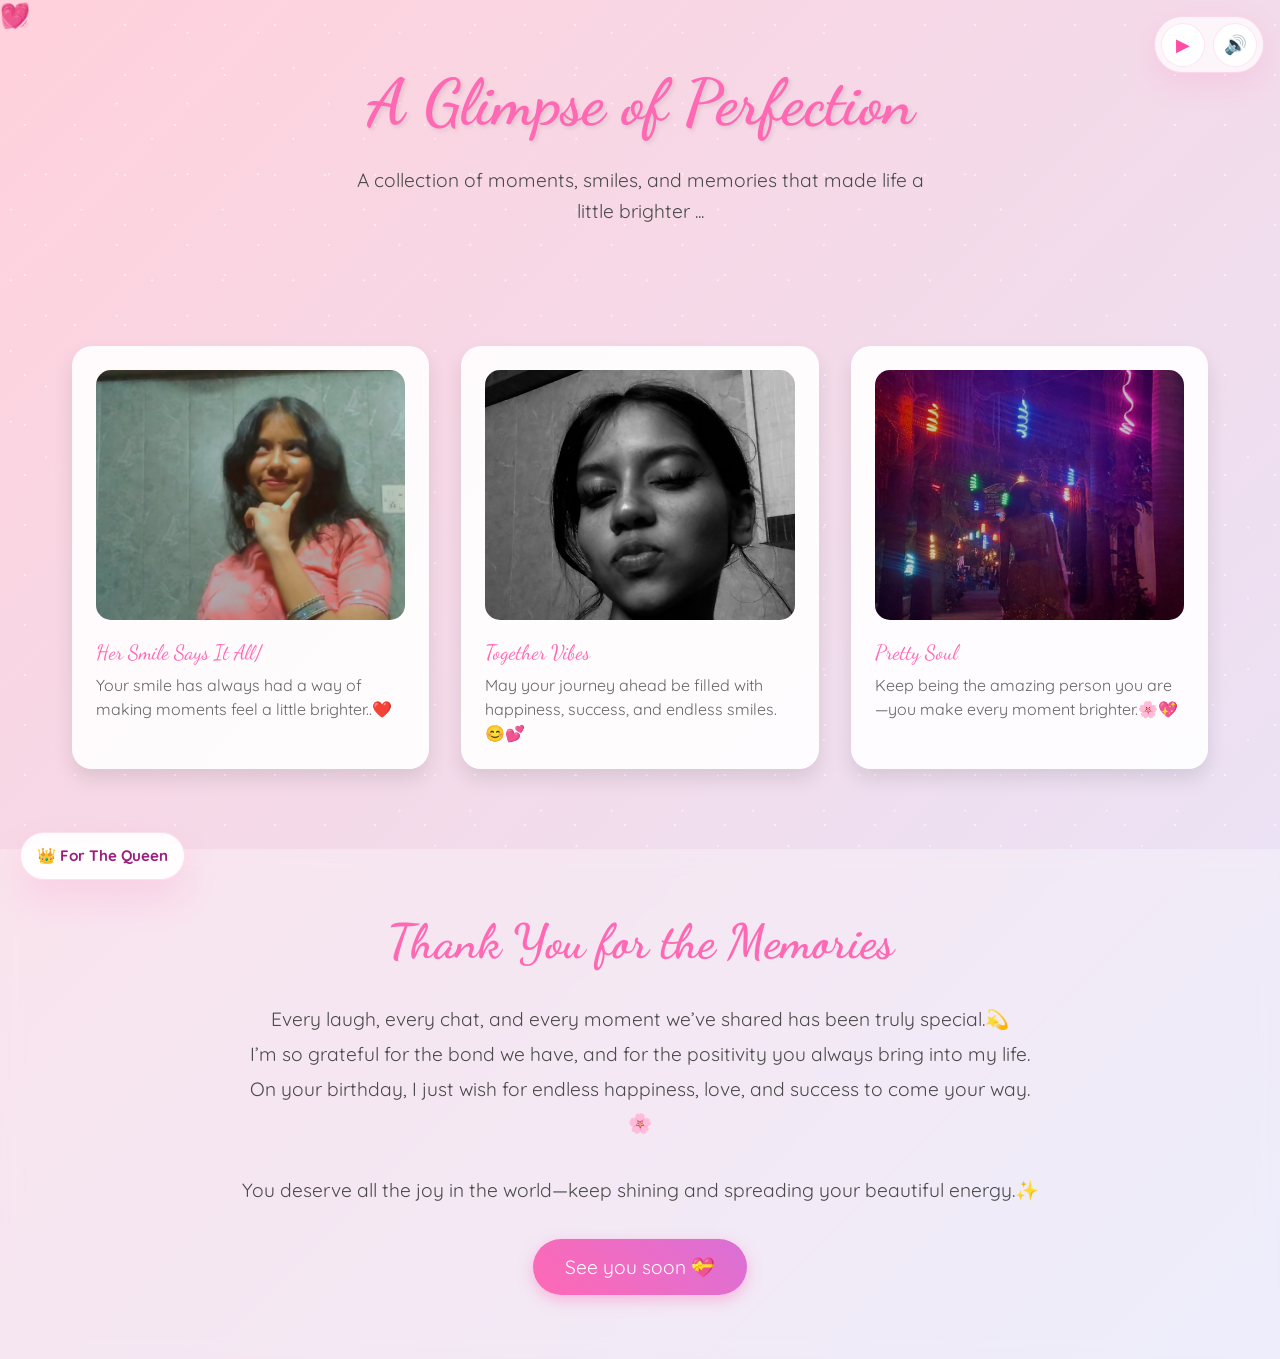
==== last.html @ 62c2b8f5 "Add files via upload" ====
<!DOCTYPE html>
<html lang="en">

<head>
    <meta charset="UTF-8">
    <meta name="viewport" content="width=device-width, initial-scale=1.0">
    <title>Our Beautiful Memories ✨</title>
    <link rel="stylesheet" href="music.css">
    <link rel="stylesheet" href="nav-link.css">
    <style>
        @import url('https://fonts.googleapis.com/css2?family=Dancing+Script:wght@700&family=Quicksand:wght@300;400;500;600&display=swap');

        * {
            margin: 0;
            padding: 0;
            box-sizing: border-box;
        }

        body {
            min-height: 100vh;
            background: linear-gradient(135deg,
                    #ffd1dc 0%,
                    #e6e6fa 25%,
                    #ffefd5 50%,
                    #e6e6fa 75%,
                    #ffd1dc 100%);
            background-size: 400% 400%;
            animation: gradientFlow 15s ease infinite;
            font-family: 'Quicksand', sans-serif;
            overflow-x: hidden;
            color: #4a4a4a;
        }

        @keyframes gradientFlow {
            0% {
                background-position: 0% 50%;
            }

            50% {
                background-position: 100% 50%;
            }

            100% {
                background-position: 0% 50%;
            }
        }

        /* Enhanced Sparkle Effect */
        .magic-sparkles {
            position: fixed;
            top: 0;
            left: 0;
            width: 100%;
            height: 100%;
            pointer-events: none;
            z-index: 1;
        }

        .sparkle {
            position: absolute;
            width: 6px;
            height: 6px;
            border-radius: 50%;
            background-color: white;
            animation: twinkle var(--duration, 4s) ease-in-out infinite;
            opacity: 0;
        }

        @keyframes twinkle {

            0%,
            100% {
                opacity: 0;
                transform: scale(0.5);
            }

            50% {
                opacity: 0.8;
                transform: scale(1);
            }
        }

        /* Generate 50 sparkles with different positions and animations */
        .magic-sparkles::before,
        .magic-sparkles::after {
            content: '';
            position: absolute;
            width: 100%;
            height: 100%;
            background-image: radial-gradient(circle, white 1px, transparent 1px);
            background-size: 50px 50px;
            animation: sparkleLayer 8s linear infinite;
            opacity: 0.5;
        }

        .magic-sparkles::after {
            animation-delay: -4s;
            transform: rotate(45deg);
        }

        @keyframes sparkleLayer {
            0% {
                transform: translateY(0);
            }

            100% {
                transform: translateY(-50px);
            }
        }

        /* Floating Hearts */
        .floating-hearts {
            position: fixed;
            width: 100%;
            height: 100%;
            pointer-events: none;
            z-index: 2;
        }

        .heart {
            position: absolute;
            font-size: 1.5rem;
            color: rgba(255, 105, 180, 0.6);
            animation: floatHeart var(--float-duration, 6s) ease-in-out infinite;
            animation-delay: var(--delay, 0s);
        }

        @keyframes floatHeart {
            0% {
                transform: translate(0, 100vh) rotate(0deg);
            }

            100% {
                transform: translate(var(--translate-x, 0), -100vh) rotate(360deg);
            }
        }

        /* Welcome Section */
        .welcome {
            text-align: center;
            padding: 4rem 2rem;
            position: relative;
            z-index: 3;
        }

        .welcome h1 {
            font-family: 'Dancing Script', cursive;
            font-size: 4rem;
            color: #ff69b4;
            text-shadow: 2px 2px 4px rgba(0, 0, 0, 0.1);
            animation: fadeInScale 2s ease;
        }

        .welcome p {
            font-size: 1.2rem;
            max-width: 600px;
            margin: 1.5rem auto;
            line-height: 1.6;
            animation: fadeIn 2s ease 0.5s both;
        }

        /* Enhanced Memory Cards */
        .memory-container {
            max-width: 1200px;
            margin: 0 auto;
            padding: 2rem;
            display: grid;
            grid-template-columns: repeat(auto-fit, minmax(300px, 1fr));
            gap: 2rem;
            z-index: 3;
            position: relative;
        }

        .memory-card {
            background: rgba(255, 255, 255, 0.9);
            border-radius: 20px;
            padding: 1.5rem;
            box-shadow: 0 10px 20px rgba(0, 0, 0, 0.1);
            transition: all 0.5s cubic-bezier(0.4, 0, 0.2, 1);
            position: relative;
            overflow: hidden;
        }

        .memory-card:hover {
            transform: translateY(-10px) scale(1.02);
            box-shadow: 0 15px 30px rgba(0, 0, 0, 0.15);
        }

        .memory-card::before {
            content: '';
            position: absolute;
            top: 0;
            left: 0;
            width: 100%;
            height: 100%;
            background: linear-gradient(45deg, transparent, rgba(255, 255, 255, 0.4), transparent);
            transform: translateX(-100%);
            transition: 0.5s;
        }

        .memory-card:hover::before {
            transform: translateX(100%);
        }

        .memory-img {
            width: 100%;
            height: 250px;
            object-fit: cover;
            border-radius: 15px;
            margin-bottom: 1rem;
            transition: transform 0.5s ease;
        }

        .memory-card:hover .memory-img {
            transform: scale(1.05);
        }

        .memory-date {
            font-family: 'Dancing Script', cursive;
            color: #ff69b4;
            font-size: 1.3rem;
            margin-bottom: 0.5rem;
        }

        .memory-caption {
            font-size: 1rem;
            line-height: 1.5;
            color: #666;
        }

        /* Final Message Section */
        .final-message {
            text-align: center;
            padding: 4rem 2rem;
            background: rgba(255, 255, 255, 0.3);
            backdrop-filter: blur(10px);
            margin-top: 3rem;
            position: relative;
            z-index: 3;
        }

        .final-message h2 {
            font-family: 'Dancing Script', cursive;
            font-size: 3rem;
            color: #ff69b4;
            margin-bottom: 2rem;
            animation: heartbeat 2s infinite;
        }

        @keyframes heartbeat {

            0%,
            100% {
                transform: scale(1);
            }

            50% {
                transform: scale(1.1);
            }
        }

        .final-message p {
            font-size: 1.2rem;
            max-width: 800px;
            margin: 0 auto 2rem;
            line-height: 1.8;
        }

        .goodbye-btn {
            display: inline-block;
            padding: 1rem 2rem;
            font-size: 1.2rem;
            background: linear-gradient(45deg, #ff69b4, #da70d6);
            color: white;
            border: none;
            border-radius: 50px;
            cursor: pointer;
            text-decoration: none;
            transition: all 0.3s ease;
            box-shadow: 0 5px 15px rgba(255, 105, 180, 0.4);
            animation: float 3s infinite ease-in-out;
        }

        .goodbye-btn:hover {
            transform: translateY(-5px);
            box-shadow: 0 8px 20px rgba(255, 105, 180, 0.6);
        }

        @keyframes float {

            0%,
            100% {
                transform: translateY(0);
            }

            50% {
                transform: translateY(-10px);
            }
        }

        /* Animations */
        @keyframes fadeInScale {
            0% {
                opacity: 0;
                transform: scale(0.8);
            }

            100% {
                opacity: 1;
                transform: scale(1);
            }
        }

        @keyframes fadeIn {
            0% {
                opacity: 0;
            }

            100% {
                opacity: 1;
            }
        }

        /* Generate Hearts */
        .js-generate-hearts {
            position: fixed;
            width: 100%;
            height: 100%;
            pointer-events: none;
            z-index: 2;
        }

        /* Custom Scrollbar */
        ::-webkit-scrollbar {
            width: 12px;
        }

        ::-webkit-scrollbar-track {
            background: rgba(255, 255, 255, 0.4);
        }

        ::-webkit-scrollbar-thumb {
            background: linear-gradient(45deg, #ff69b4, #da70d6);
            border-radius: 6px;
        }

        /* Responsive Design */
        @media (max-width: 768px) {
            .welcome h1 {
                font-size: 3rem;
            }

            .memory-container {
                grid-template-columns: 1fr;
            }

            .final-message h2 {
                font-size: 2.5rem;
            }
        }
    </style>
</head>

<body>
    <div class="music-control" id="musicControl" aria-label="Background music control">
        <button type="button" class="music-button" id="musicToggle" aria-label="Play background music">▶</button>
        <button type="button" class="music-button" id="muteToggle" aria-label="Mute background music">🔊</button>
    </div>
    <audio id="backgroundMusic" loop preload="metadata" aria-hidden="true"></audio>
    <div class="magic-sparkles"></div>
    <div class="floating-hearts">
        <!-- Hearts will be generated via CSS -->
        <div class="heart" style="--float-duration: 6s; --delay: 0s; --translate-x: 20px;">💝</div>
        <div class="heart" style="--float-duration: 8s; --delay: 1s; --translate-x: -30px;">💖</div>
        <div class="heart" style="--float-duration: 7s; --delay: 2s; --translate-x: 40px;">💗</div>
        <div class="heart" style="--float-duration: 9s; --delay: 3s; --translate-x: -20px;">💓</div>
        <div class="heart" style="--float-duration: 5s; --delay: 4s; --translate-x: 30px;">💕</div>
    </div>

    <section class="welcome">
        <h1>A Glimpse of Perfection</h1>
        <p>A collection of moments, smiles, and memories that made life a little brighter ...</p>
    </section>

    <div class="memory-container">
        <div class="memory-card">
            <img src="./d44.jpg" alt="First Date" class="memory-img">
            <div class="memory-date">Her Smile Says It All/</div>
            <div class="memory-caption">Your smile has always had a way of making moments feel a little brighter..❤️</div>
        </div>
        <div class="memory-card">
            <img src="./d55.jpg" alt="Beach Day" class="memory-img">
            <div class="memory-date">Together Vibes</div>
            <div class="memory-caption">May your journey ahead be filled with happiness, success, and endless
                smiles.😊💕</div>
        </div>
        <div class="memory-card">
            <img src="./d6.jpg" alt="Movie Night" class="memory-img">
            <div class="memory-date">Pretty Soul</div>
            <div class="memory-caption">Keep being the amazing person you are—you make every moment brighter.🌸💖</div>
        </div>

    </div>

    <section class="final-message">
        <h2>Thank You for the Memories</h2>
        <p>Every laugh, every chat, and every moment we’ve shared has been truly special.💫<br>
            I’m so grateful for the bond we have, and for the positivity you always bring into my life.<br>
            On your birthday, I just wish for endless happiness, love, and success to come your way.🌸</p>
        <p>You deserve all the joy in the world—keep shining and spreading your beautiful energy.✨</p>
        <a href="#" class="goodbye-btn">See you soon 💝</a>
    </section>
    <script src="music.js"></script>
    <script src="nav-link.js"></script>
</body>

</html>
---- music.css ----
.music-control {
    position: fixed;
    top: 16px;
    right: 16px;
    display: flex;
    align-items: center;
    gap: 0.55rem;
    z-index: 9999;
    backdrop-filter: blur(14px);
    background: rgba(255, 255, 255, 0.72);
    border: 1px solid rgba(255, 105, 180, 0.22);
    border-radius: 999px;
    padding: 0.35rem;
    box-shadow: 0 10px 30px rgba(255, 105, 180, 0.16);
    transition: transform 0.25s ease, opacity 0.25s ease;
}

.music-control:hover {
    transform: translateY(-2px);
}

.music-button {
    width: 44px;
    height: 44px;
    border: none;
    border-radius: 999px;
    background: rgba(255, 255, 255, 0.95);
    color: #ff4da6;
    font-size: 1.15rem;
    cursor: pointer;
    display: flex;
    align-items: center;
    justify-content: center;
    transition: transform 0.22s ease, background 0.22s ease, color 0.22s ease;
    box-shadow: inset 0 0 0 1px rgba(255, 105, 180, 0.18);
}

.music-button:hover {
    transform: scale(1.05);
    background: rgba(255, 105, 180, 0.12);
}

.music-button:focus-visible {
    outline: 2px solid rgba(255, 105, 180, 0.65);
    outline-offset: 2px;
}

@media (max-width: 520px) {
    .music-control {
        top: auto;
        bottom: 16px;
        right: 16px;
        gap: 0.4rem;
        padding: 0.3rem;
    }

    .music-button {
        width: 40px;
        height: 40px;
        font-size: 1rem;
    }
}
---- nav-link.css ----
.page-link {
    position: fixed;
    left: 20px;
    bottom: 20px;
    z-index: 9998;
    display: inline-flex;
    align-items: center;
    justify-content: center;
    gap: 0.55rem;
    padding: 0.85rem 1rem;
    border-radius: 999px;
    background: rgba(255, 255, 255, 0.92);
    color: #9b1f7f;
    text-decoration: none;
    font-size: 0.95rem;
    font-weight: 700;
    border: 1px solid rgba(255, 130, 191, 0.25);
    box-shadow: 0 18px 36px rgba(255, 105, 180, 0.16);
    backdrop-filter: blur(12px);
    transition: transform 0.2s ease, background 0.2s ease;
}

.page-link:hover {
    transform: translateY(-3px);
    background: rgba(255, 255, 255, 1);
}

@media (max-width: 520px) {
    .page-link {
        left: 50%;
        transform: translateX(-50%);
        bottom: 16px;
        padding: 0.75rem 0.9rem;
        font-size: 0.9rem;
    }
}
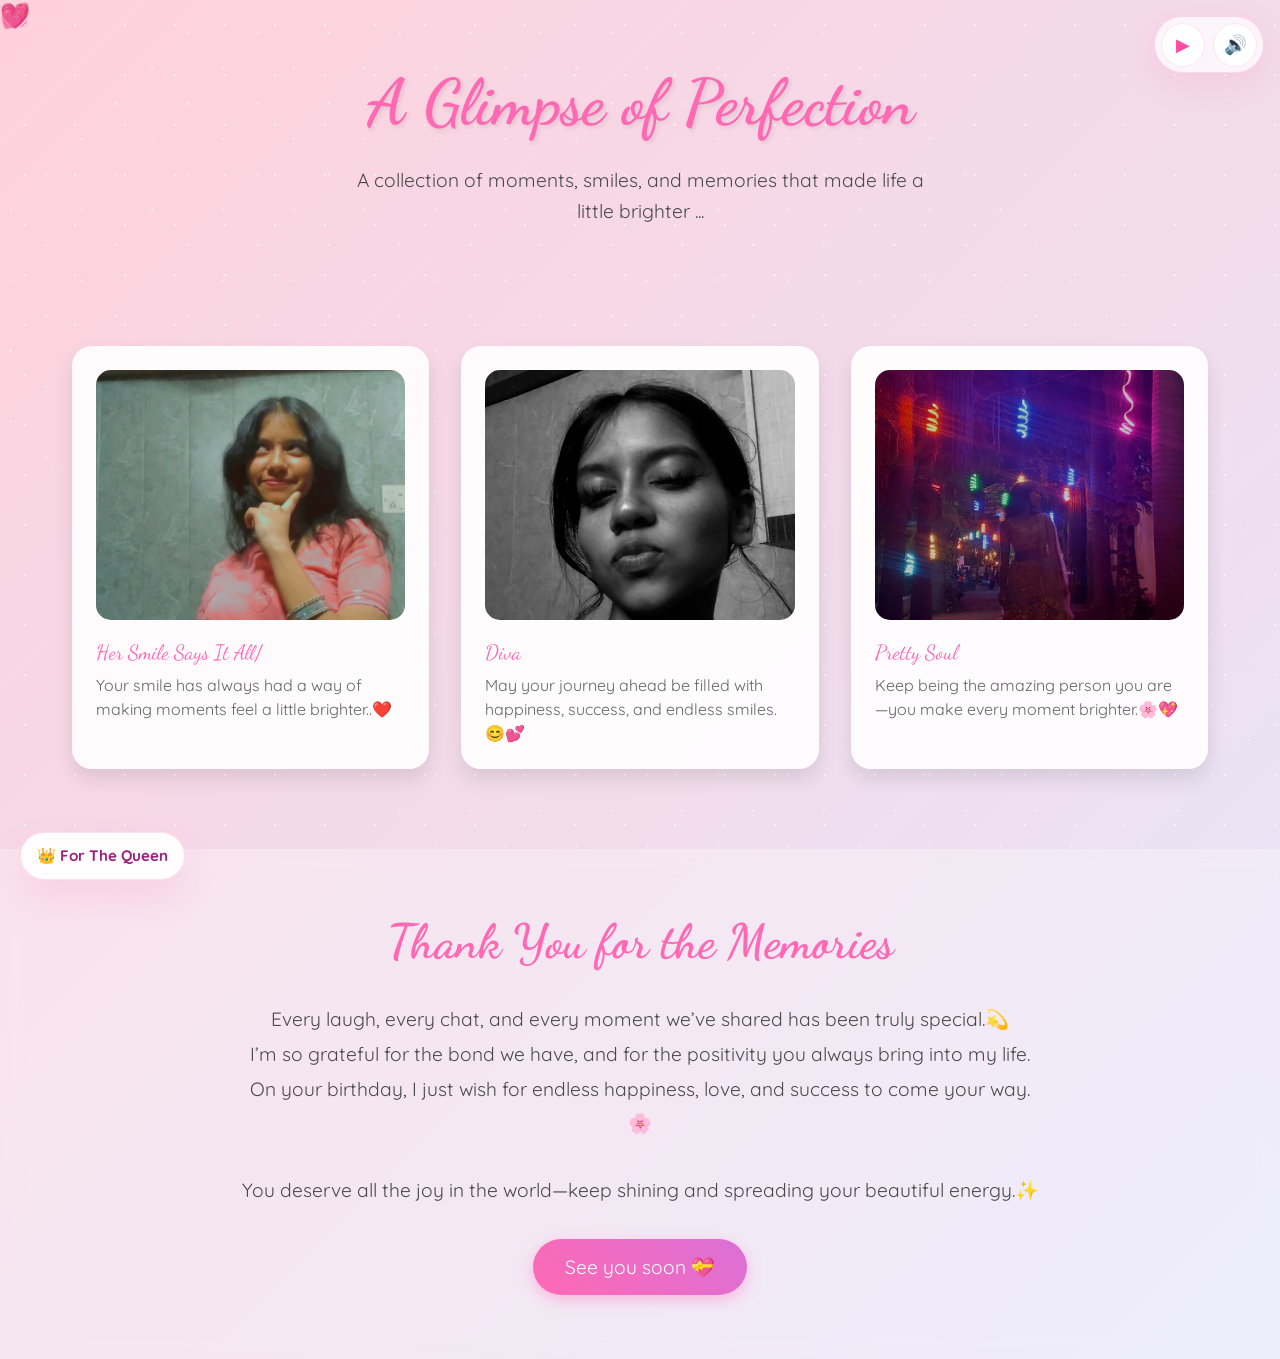
==== commit 9929a759: "Change memory date from 'Together Vibes' to 'Diva'" ====
--- a/last.html
+++ b/last.html
@@ -390,7 +390,7 @@
         </div>
         <div class="memory-card">
             <img src="./d55.jpg" alt="Beach Day" class="memory-img">
-            <div class="memory-date">Together Vibes</div>
+            <div class="memory-date">Diva</div>
             <div class="memory-caption">May your journey ahead be filled with happiness, success, and endless
                 smiles.😊💕</div>
         </div>
@@ -414,4 +414,4 @@
     <script src="nav-link.js"></script>
 </body>
 
-</html>+</html>
